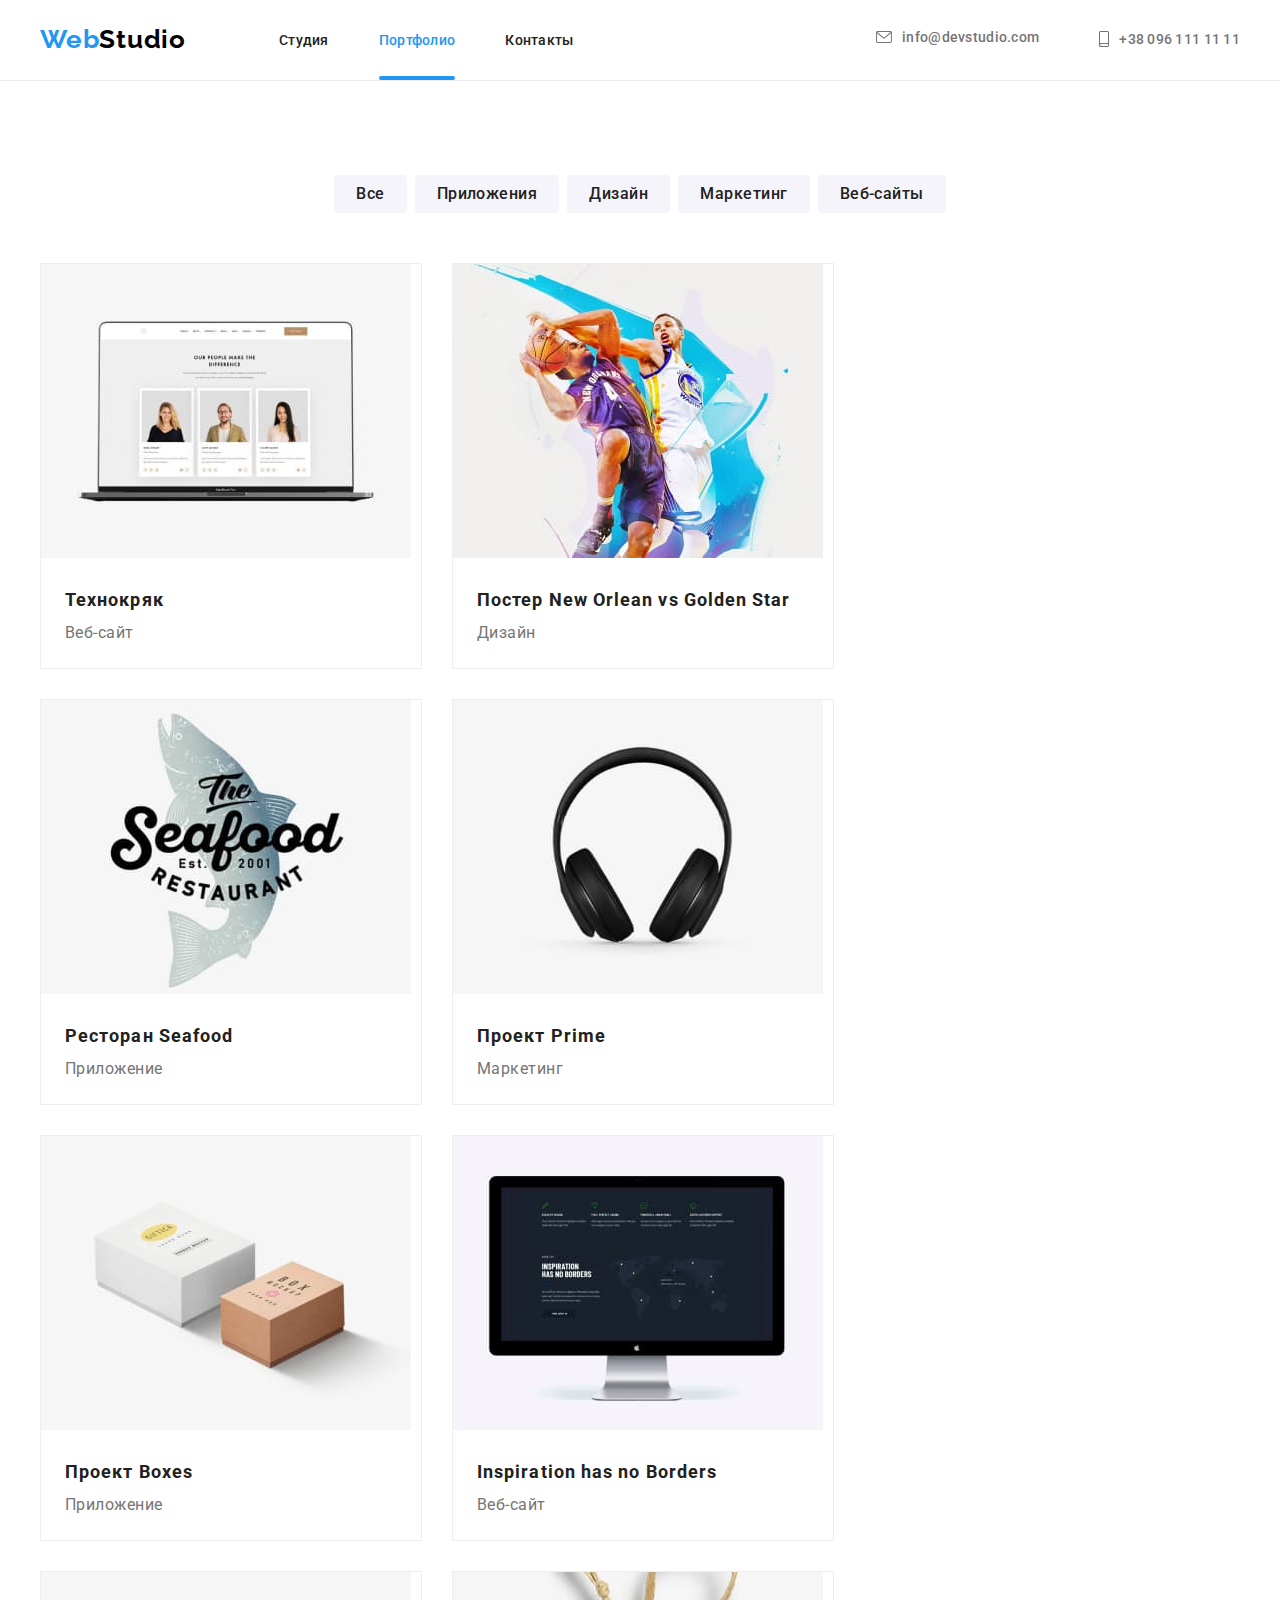
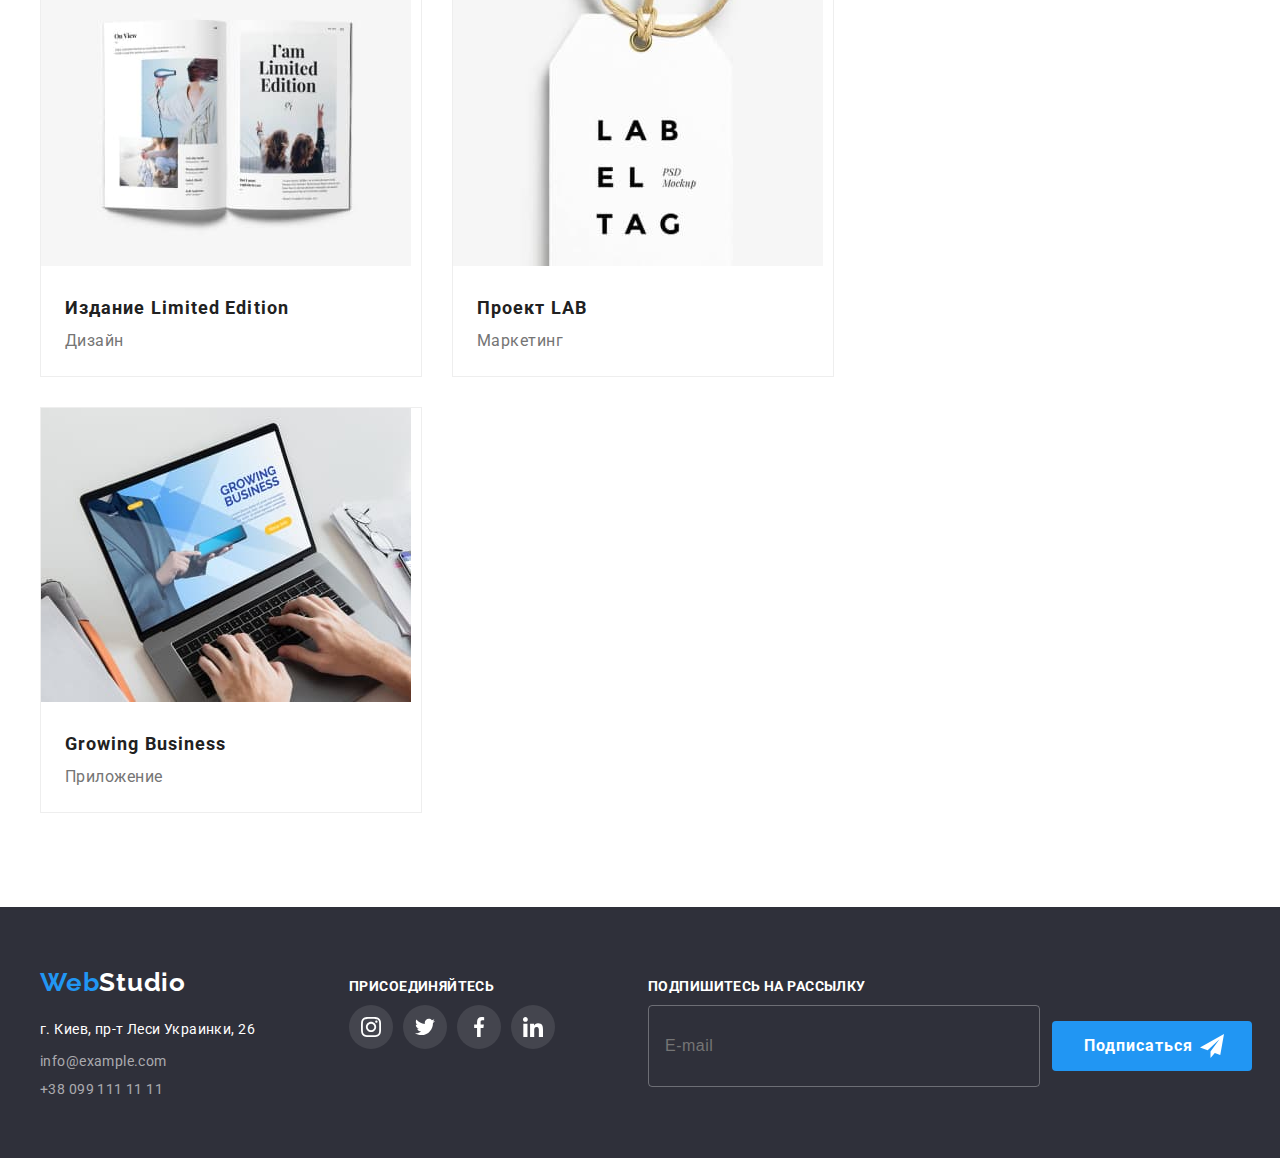
==== portfolio.html @ 059d7587 "02/07/2022 hw7" ====
<!DOCTYPE html>
<html lang="ru">
  <head>
    <meta charset="UTF-8" />
    <meta http-equiv="X-UA-Compatible" content="IE=edge" />
    <meta name="viewport" content="width=device-width, initial-scale=1.0" />
    <link
      href="https://fonts.googleapis.com/css2?family=Raleway:wght@700&family=Roboto:wght@400;500;700;900&display=swap"
      rel="stylesheet"
    />
    <title>webstudio</title>
    <link
      rel="stylesheet"
      href="https://cdnjs.cloudflare.com/ajax/libs/modern-normalize/1.1.0/modern-normalize.min.css"
      integrity="sha512-wpPYUAdjBVSE4KJnH1VR1HeZfpl1ub8YT/NKx4PuQ5NmX2tKuGu6U/JRp5y+Y8XG2tV+wKQpNHVUX03MfMFn9Q=="
      crossorigin="anonymous"
      referrerpolicy="no-referrer"
    />
    <link rel="stylesheet" href="./css/styles.css" />
  </head>

  <body>
    <!-- Шапка-->
    <header class="page-header">
      <div class="container">
        <nav class="header-nav">
          <a href="/" lang="en" class="logo link"
            ><span class="logo-part link">Web</span>Studio</a
          >
          <ul class="site-nav">
            <li class="header-item">
              <a href="./index.html" class="header-link link">Студия</a>
            </li>
            <li class="header-item">
              <a href="./portfolio.html" class="header-link link current"
                >Портфолио</a
              >
            </li>
            <li class="header-item">
              <a href="" class="header-link link">Контакты</a>
            </li>
          </ul>
        </nav>
        <ul class="header-contacts">
          <li class="mail-icon">
            <a
              href="mailto:info@devstudio.com"
              class="contact-list-header link"
            >
              <svg class="envelope-header-icon" width="16" height="12">
                <use href="./images/icons.svg#icon-envelope"></use>
              </svg>
              info@devstudio.com</a
            >
          </li>
          <li>
            <a href="tel:+380961111111" class="contact-list-header link">
              <svg class="phone-header-icon" width="10" height="16">
                <use href="./images/icons.svg#icon-smartphone"></use>
              </svg>
              +38 096 111 11 11</a
            >
          </li>
        </ul>
      </div>
    </header>
    <main>
      <section class="portfolio-section">
        <div class="container">
          <h1 class="visually-hidden">Наши проекты</h1>
          <ul class="hero-list">
            <li class="hero-item">
              <button type="button" class="hero-button current">Все</button>
            </li>
            <li class="hero-item">
              <button type="button" class="hero-button">Приложения</button>
            </li>
            <li class="hero-item">
              <button type="button" class="hero-button">Дизайн</button>
            </li>
            <li class="hero-item">
              <button type="button" class="hero-button">Маркетинг</button>
            </li>
            <li class="hero-item">
              <button type="button" class="hero-button">Веб-сайты</button>
            </li>
          </ul>
          <ul class="exemples-list">
            <li class="exemples-item">
              <div class="exemples-hover-wrap">
                <img
                  src="./images/projectsimg/technokriack.jpg"
                  alt="открытый ноутбук"
                />
                <p class="exemples-hover-text">
                  Ресурс предлагает комплексные предложения с разным уровнем
                  функционала и сервисов. Все это позволит посетителю получить
                  исчерпывающие сведения о компании или частном лице.
                </p>
              </div>
              <div class="sample-caption">
                <h3 class="exemple-caption">Технокряк</h3>
                <p class="exemple-type">Веб-сайт</p>
              </div>
            </li>
            <li class="exemples-item">
              <div class="exemples-hover-wrap">
                <img
                  src="./images/projectsimg/basketposter.jpg"
                  alt="два баскетболиста борются за мяч"
                />
                <p class="exemples-hover-text">
                  Ресурс предлагает комплексные предложения с разным уровнем
                  функционала и сервисов. Все это позволит посетителю получить
                  исчерпывающие сведения о компании или частном лице.
                </p>
              </div>
              <div class="sample-caption">
                <h3 class="exemple-caption">
                  Постер <span lang="en">New Orlean vs Golden Star</span>
                </h3>
                <p class="exemple-type">Дизайн</p>
              </div>
            </li>
            <li class="exemples-item">
              <div class="exemples-hover-wrap">
                <img
                  src="./images/projectsimg/restaurantseafood.jpg"
                  alt="логотип ресторана с нарисованой рыбой на фоне"
                />
                <p class="exemples-hover-text">
                  Ресурс предлагает комплексные предложения с разным уровнем
                  функционала и сервисов. Все это позволит посетителю получить
                  исчерпывающие сведения о компании или частном лице.
                </p>
              </div>
              <div class="sample-caption">
                <h3 class="exemple-caption">
                  Ресторан <span lang="en">Seafood</span>
                </h3>
                <p class="exemple-type">Приложение</p>
              </div>
            </li>
            <li class="exemples-item">
              <div class="exemples-hover-wrap">
                <img
                  src="./images/projectsimg/primeearpods.jpg"
                  alt="черные наушники большие"
                />
                <p class="exemples-hover-text">
                  Ресурс предлагает комплексные предложения с разным уровнем
                  функционала и сервисов. Все это позволит посетителю получить
                  исчерпывающие сведения о компании или частном лице.
                </p>
              </div>
              <div class="sample-caption">
                <h3 class="exemple-caption">
                  Проект <span lang="en">Prime</span>
                </h3>
                <p class="exemple-type">Маркетинг</p>
              </div>
            </li>
            <li class="exemples-item">
              <div class="exemples-hover-wrap">
                <img
                  src="./images/projectsimg/boxes.jpg"
                  alt="две коробки белая и бежевая"
                />
                <p class="exemples-hover-text">
                  Ресурс предлагает комплексные предложения с разным уровнем
                  функционала и сервисов. Все это позволит посетителю получить
                  исчерпывающие сведения о компании или частном лице.
                </p>
              </div>
              <div class="sample-caption">
                <h3 class="exemple-caption">
                  Проект <span lang="en">Boxes</span>
                </h3>
                <p class="exemple-type">Приложение</p>
              </div>
            </li>
            <li class="exemples-item">
              <div class="exemples-hover-wrap">
                <img
                  src="./images/projectsimg/inspirationmac.jpg"
                  alt="imac компьютер на белом фоне"
                />
                <p class="exemples-hover-text">
                  Ресурс предлагает комплексные предложения с разным уровнем
                  функционала и сервисов. Все это позволит посетителю получить
                  исчерпывающие сведения о компании или частном лице.
                </p>
              </div>
              <div class="sample-caption">
                <h3 lang="en" class="exemple-caption">
                  Inspiration has no Borders
                </h3>
                <p class="exemple-type">Веб-сайт</p>
              </div>
            </li>
            <li class="exemples-item">
              <div class="exemples-hover-wrap">
                <img
                  src="./images/projectsimg/limitededition.jpg"
                  alt="открытая книга с фотографиями девушек и текстом"
                />
                <p class="exemples-hover-text">
                  Ресурс предлагает комплексные предложения с разным уровнем
                  функционала и сервисов. Все это позволит посетителю получить
                  исчерпывающие сведения о компании или частном лице.
                </p>
              </div>
              <div class="sample-caption">
                <h3 class="exemple-caption">
                  Издание <span lang="en">Limited Edition</span>
                </h3>
                <p class="exemple-type">Дизайн</p>
              </div>
            </li>
            <li class="exemples-item">
              <div class="exemples-hover-wrap">
                <img
                  src="./images/projectsimg/labproject.jpg"
                  alt="бирка подвешена на бежевой веревке"
                />
                <p class="exemples-hover-text">
                  Ресурс предлагает комплексные предложения с разным уровнем
                  функционала и сервисов. Все это позволит посетителю получить
                  исчерпывающие сведения о компании или частном лице.
                </p>
              </div>
              <div class="sample-caption">
                <h3 class="exemple-caption">
                  Проект <span lang="en">LAB</span>
                </h3>
                <p class="exemple-type">Маркетинг</p>
              </div>
            </li>
            <li class="exemples-item">
              <div class="exemples-hover-wrap">
                <img
                  src="./images/projectsimg/businesgrow.jpg"
                  alt="открытый ноутбук с руками на клавиатуре"
                />
                <p class="exemples-hover-text">
                  Ресурс предлагает комплексные предложения с разным уровнем
                  функционала и сервисов. Все это позволит посетителю получить
                  исчерпывающие сведения о компании или частном лице.
                </p>
              </div>
              <div class="sample-caption">
                <h3 lang="en" class="exemple-caption">Growing Business</h3>
                <p class="exemple-type">Приложение</p>
              </div>
            </li>
          </ul>
        </div>
      </section>
    </main>
    <footer class="page-footer">
      <div class="container footer">
        <div class="container-footer">
          <div class="footer-logo-main">
            <a href="/" lang="en" class="logo link"
              ><span class="logo-part link"> Web</span
              ><span class="footer-logo">Studio</span></a
            >
          </div>
          <address>
            <ul class="footer-list">
              <li class="footer-list-item">
                <a
                  href="https://goo.gl/maps/MhNTVuYmyWMfQof16"
                  target="_blank"
                  rel="nooper nofollow norereferrer"
                  class="address link"
                  >г. Киев, пр-т Леси Украинки, 26</a
                >
              </li>
              <li class="footer-list-item">
                <a href="mailto:info@example.com" class="contact-list link"
                  >info@example.com</a
                >
              </li>
              <li class="footer-list-item">
                <a href="tel:+380991111111" class="contact-list link"
                  >+38 099 111 11 11</a
                >
              </li>
            </ul>
          </address>
        </div>

        <div class="footer-soc">
          <p class="footer-soc-title">ПРИСОЕДИНЯЙТЕСЬ</p>
          <ul class="footer-soc-list list">
            <li class="footer-soc-item">
              <a href="" class="footer-soc-link link">
                <svg class="footer-soc-icon" width="20" height="20">
                  <use href="./images/icons.svg#icon-instagram"></use>
                </svg>
              </a>
            </li>
            <li class="footer-soc-item">
              <a href="" class="footer-soc-link link">
                <svg class="footer-soc-icon" width="20" height="20">
                  <use href="./images/icons.svg#icon-twitter"></use>
                </svg>
              </a>
            </li>
            <li class="footer-soc-item">
              <a href="" class="footer-soc-link link">
                <svg class="footer-soc-icon" width="20" height="20">
                  <use href="./images/icons.svg#icon-facebook"></use>
                </svg>
              </a>
            </li>
            <li class="footer-soc-item">
              <a href="" class="footer-soc-link link">
                <svg class="footer-soc-icon" width="20" height="20">
                  <use href="./images/icons.svg#icon-linkedin"></use>
                </svg>
              </a>
            </li>
          </ul>
        </div>
        <div class="subscribe">
          <h2 class="subscribe-title">Подпишитесь на рассылку</h2>
          <div class="online-form">
            <input
              type="email"
              name="user-mail-footer"
              class="footer-input"
              id="user-mail-footer"
              placeholder="E-mail"
            />
            <div class="footer-button-wrap">
              <button type="submit" class="button-title">Подписаться</button>
              <svg class="send-icon" width="24" height="24">
                <use href="./images/icons.svg#icon-send"></use>
              </svg>
            </div>
          </div>
        </div>
      </div>
    </footer>
  </body>
</html>
---- css/styles.css ----
/* цвет основного текста #757575; */
/* вторичный цвет текста #212121; */
/* не основной цвет фона (сверху и футер) темно-серый #2F303A; */
/* основной цвет фона (мэин) белый #E5E5E5; */

:root {
  --primary-text-color: #757575;
  --tittle-text-color: #212121;
  --accent-color: #2196f3;
  --primary-bg-color: #ffffff;
}

html {
  box-sizing: border-box;
}

body {
  background-color: var(--primary-bg-color);
  color: var(--primary-text-color);
  font-family: Roboto, sans-serif;
  margin: 0;
}

p,
h1,
h2,
h3,
h4,
h5,
h6 {
  font-family: Roboto;
  margin: 0;
}

ul {
  list-style: none;
  padding: 0;
  margin: 0;
}

img {
  max-width: 100%;
}

.link {
  text-decoration: none;
}

.list {
  list-style: none;
}

.container {
  width: 1200px;
  padding-left: 15px;
  padding-right: 15px;
  margin: auto;
}

/* header */

/* ----------logo---------- */

.logo {
  font-family: "Raleway", sans-serif;
  font-style: normal;
  font-weight: 700;
  color: #000000;
  font-size: 26px;
  line-height: 1.19;
  letter-spacing: 0.03em;

  margin-right: 93px;
}

.logo-part {
  color: var(--accent-color);
  letter-spacing: 0.03em;
}

.footer-logo {
  color: #ffffff;
  background-color: #2f303a;
  letter-spacing: 0.03em;
}

/* ------site nav------ */
.site-nav .link {
  font-style: normal;
  font-weight: 500;
  font-size: 14px;
  line-height: 1.14;
  color: var(--tittle-text-color);
  letter-spacing: 0.02em;
  transition: 250ms cubic-bezier(0.4, 0, 0.2, 1);
}

/* .site-nav .link.current.header-link::after {
  opacity: 1;
} */

.site-nav .header-link:hover::after,
.site-nav .header-link:focus::after {
  opacity: 1;
}

.site-nav .link:hover,
.site-nav .link:focus {
  color: var(--accent-color);
  transition: 250ms cubic-bezier(0.4, 0, 0.2, 1);
}

.site-nav .link.current {
  color: var(--accent-color);
}

.site-nav {
  display: flex;
  align-items: center;
}

.site-nav {
  margin: 0;
}

.header-item:not(:last-child) {
  margin-right: 50px;
}

.header-item > .link {
  position: relative;
  padding-top: 32px;
  padding-bottom: 32px;
}

.header-link.current::after {
  content: "";

  position: absolute;
  bottom: 0;

  display: block;
  width: 100%;
  height: 4px;
  border-radius: 2px;
  opacity: 1;
  background: var(--accent-color);
}

.header-link::after {
  content: "";

  position: absolute;
  bottom: 0;

  display: block;
  width: 100%;
  height: 4px;
  border-radius: 2px;
  background: var(--accent-color);
  opacity: 0;

  transition: opacity 250ms cubic-bezier(0.4, 0, 0.2, 1);
}

.header-link:hover::after,
.header-link:focus::after {
  content: "";

  position: absolute;
  bottom: 0;

  display: block;
  width: 100%;
  height: 4px;
  border-radius: 2px;
  background-color: var(--accent-color);
}

.page-header .container {
  display: flex;
  align-items: center;
}

.page-header {
  padding-top: 24px;
  padding-bottom: 25px;
  border-bottom: 1px solid #ececec;
}

.header-nav {
  display: flex;
}

.header-contacts {
  display: flex;
  margin: 0;
  margin-left: auto;
  justify-content: end;
}

.contact-list-header {
  display: flex;
  align-items: center;
  justify-content: center;

  font-weight: 500;
  font-size: 14px;
  line-height: 1.14px;
  letter-spacing: 0.02em;
  color: var(--primary-text-color);

  transition: 250ms cubic-bezier(0.4, 0, 0.2, 1);
}

.contact-list-header {
  content: "";
  margin-left: 10px;
  background-color: #fff;
  background-size: contain;
}

.contact-list-header:hover,
.contact-list-header:focus {
  color: var(--accent-color);
  fill: var(--accent-color);
}

.contact-list-header:hover .envelope-header-icon,
.contact-list-header:focus .envelope-header-icon,
.contact-list-header:hover .phone-header-icon,
.contact-list-header:focus .phone-header-icon {
  color: var(--accent-color);
  fill: var(--accent-color);
  transition: 250ms cubic-bezier(0.4, 0, 0.2, 1);
}

.envelope-header-icon,
.phone-header-icon {
  display: flex;
  align-items: center;
  justify-content: center;
  background-size: contain;
  fill: var(--primary-text-color);

  margin-right: 10px;
  transition: 250ms cubic-bezier(0.4, 0, 0.2, 1);
}

.mail-icon {
  margin-right: 50px;
  padding: 0;
}

.contact-list {
  font-style: normal;
  font-weight: 400;
  font-size: 14px;
  line-height: 1.71px;
  letter-spacing: 0.03em;
  color: rgba(255, 255, 255, 0.6);
  transition: 250ms cubic-bezier(0.4, 0, 0.2, 1);
}

.contact-list:hover,
.contact-list:focus {
  color: var(--accent-color);
}

/* ------герой------ */

.hero {
  background-color: #2f303a;
  background-image: linear-gradient(
      rgba(47, 48, 58, 0.4),
      rgba(47, 48, 58, 0.4)
    ),
    url(../images/hero-bg\ .jpg);
  max-width: 1600px;
  margin: 0 auto;
  background-repeat: no-repeat;
  background-position: center;

  padding-top: 200px;
  padding-bottom: 200px;
}

.hero-title {
  font-weight: 900;
  font-size: 44px;
  line-height: 1.36;
  text-align: center;
  letter-spacing: 0.06em;
  text-transform: uppercase;
  color: #ffffff;

  width: 696px;
  height: 120px;
  align-items: center;
  margin: auto;
  margin-bottom: 30px;
}

.button-title {
  font-family: inherit;
  font-style: normal;
  font-weight: 700;
  font-size: 16px;
  line-height: 1.88;
  display: flex;
  align-items: center;
  text-align: center;
  letter-spacing: 0.06em;
  cursor: pointer;
  color: #ffffff;
  background-color: #2196f3;

  min-width: 200px;
  height: 50px;
  padding: 10px 32px;
  margin: auto;
  border-radius: 4px;
  border: 0;
}

.button-title:hover,
.button-title:focus {
  opacity: 0.9;
  transition: 250ms cubic-bezier(0.4, 0, 0.2, 1);
}

/* ------преимущества------ */

.features {
  padding-top: 94px;
  padding-bottom: 94px;
}

.feature-title {
  display: flex;
  margin-top: 0;
  margin-bottom: 0;
}

/* .feature-item-list {
  width: 270px;
  height: 101px;
} */

.feature-item-list:not(:last-child) {
  margin-right: 30px;
  /* margin-bottom: 94px; */
}

.features-icon {
  display: flex;
  justify-content: center;
  align-items: center;

  margin-bottom: 30px;
  width: 270px;
  height: 120px;
  background-color: #f5f4fa;
  border-radius: 4px;
}

/* .feature-item-list::before {
    content: '';
} */

.features-item::before {
  display: block;

  content: "";
  height: 120px;
}

.visually-hidden {
  position: absolute;
  white-space: nowrap;
  width: 1px;
  height: 1px;
  overflow: hidden;
  border: 0;
  padding: 0;
  clip: rect(0 0 0 0);
  clip-path: inset(50%);
  margin: -1px;
}

.feature-item {
  font-style: normal;
  font-weight: 700;
  font-size: 14px;
  line-height: 1.14;
  letter-spacing: 0.03em;
  text-transform: uppercase;
  color: var(--tittle-text-color);
  margin-bottom: 10px;
}

.feature-list {
  font-weight: 400;
  font-size: 14px;
  line-height: 1.71;
  letter-spacing: 0.03em;
}

/* ------о нас------ */

.about {
  /* padding-top: 94px; */
  padding-bottom: 94px;
}

.section-items {
  display: flex;
  justify-content: space-between;
  margin: 0;
}

.section-title,
.team-title {
  font-style: normal;
  font-weight: 700;
  font-size: 36px;
  line-height: 1.17;
  text-align: center;
  letter-spacing: 0.03em;
  color: var(--tittle-text-color);
  margin-bottom: 50px;
}

.section-img:not(:last-child) {
  margin-right: 30px;
  /* flex-basis: calc(100%/3) */
}

.section-img {
  position: relative;
}

.img-caption {
  position: absolute;
  padding: 27px;
  bottom: 0px;
  width: 100%;

  font-weight: 700;
  font-size: 14px;
  line-height: 1.14;
  text-align: center;
  letter-spacing: 0.03em;
  text-transform: uppercase;

  color: var(--primary-bg-color);
  background: rgba(47, 48, 58, 0.8);
}

/* ------сотрудники------ */

.employees {
  background-color: #f5f4fa;
  padding-top: 94px;
  padding-bottom: 94px;
}

.employees-items {
  display: flex;
  justify-content: space-between;
  margin: 0;
}

.employee-list {
  background-color: var(--primary-bg-color);
  box-shadow: 0px 1px 3px rgba(0, 0, 0, 0.12), 0px 1px 1px rgba(0, 0, 0, 0.14),
    0px 2px 1px rgba(0, 0, 0, 0.2);
}

.employee-list:not(:last-child) {
  margin-right: 30px;
}

.caption {
  font-weight: 500;
  font-size: 16px;
  line-height: 1.19;
  letter-spacing: 0.03em;
  color: var(--tittle-text-color);
  margin-bottom: 10px;
}

.job-title {
  font-size: 16px;
  line-height: 1.19;
  letter-spacing: 0.03em;
  margin-bottom: 16px;
}

.caption-job {
  text-align: center;
  padding-top: 30px;
  /* padding-bottom: 30px; */
}

/* -----Клиенты----- */

.clients {
  padding-top: 94px;
  padding-bottom: 94px;
}

.clients-list {
  display: flex;
  margin-top: 0;
  margin-bottom: 0;
}

.clients-item:not(:last-child) {
  margin-right: 30px;
  /* margin-bottom: 94px; */
}

.clients-icon:hover,
.clients-icon:focus {
  fill: var(--accent-color);
  border-color: var(--accent-color);
}

.clients-icon {
  display: flex;
  justify-content: center;
  align-items: center;

  width: 170px;
  height: 92px;
  fill: #afb1b8;
  border: 1px solid #afb1b8;
  border-radius: 4px;

  transition: 250ms cubic-bezier(0.4, 0, 0.2, 1);
}

.employees-soc-list {
  display: flex;
  justify-content: center;
  padding-bottom: 30px;
}

.employees-soc-item {
  width: 44px;
  height: 44px;
  margin-left: 10px;
}

.employees-soc-item:first-child {
  margin-left: 0;
}

.employees-soc-link {
  display: flex;
  align-items: center;
  justify-content: center;
  width: 100%;
  height: 100%;
  border-radius: 50%;
  color: #afb1b8;
  transition: background-color 250ms cubic-bezier(0.4, 0, 0.2, 1);
}

.employees-soc-icon {
  fill: currentColor;
}

.employees-soc-link:hover,
.employees-soc-link:focus {
  background-color: #2196f3;
  color: var(--primary-bg-color);
}

/* ------footer------ */
.page-footer {
  display: flex;
  background-color: #2f303a;
  padding-top: 60px;
  padding-bottom: 60px;
}

.container.footer {
  display: flex;
  align-items: baseline;
}

.container-footer {
  display: block;
  align-items: center;
  justify-content: center;
}

.footer-list {
  display: block;
  margin-top: 20px;
}

.footer-list-item:not(:last-child) {
  margin-bottom: 9px;
}

.address {
  font-style: normal;
  font-weight: 400;
  font-size: 14px;
  line-height: 1.71;
  letter-spacing: 0.03em;
  color: #ffffff;
}

/* footer-soc */

.footer-soc-title {
  display: block;
  align-items: center;
  justify-content: flex-start;

  margin-bottom: 10px;
  font-weight: 700;
  font-size: 14px;
  line-height: 1.14;
  letter-spacing: 0.03em;
  text-transform: uppercase;
  color: var(--primary-bg-color);
}

.footer-soc {
  display: block;
  align-items: center;
  justify-content: center;
  margin-left: 70px;
}

.footer-soc-list {
  display: flex;
  justify-content: center;
}

.footer-soc-item {
  width: 44px;
  height: 44px;
  margin-left: 10px;
}

.footer-soc-item:first-child {
  margin-left: 0;
}

.footer-soc-link {
  display: flex;
  align-items: center;
  justify-content: center;
  width: 100%;
  height: 100%;
  border-radius: 50%;
  background-color: rgba(255, 255, 255, 0.1);
  transition: 250ms cubic-bezier(0.4, 0, 0.2, 1);
}

.footer-soc-link:hover,
.footer-soc-link:focus {
  background-color: var(--accent-color);
}

.footer-soc-icon {
  fill: var(--primary-bg-color);
}

/* 
.employees-soc-link:hover .employees-soc-icon,
.employees-soc-link:focus .employees-soc-icon {
    fill: var(--primary-bg-color);
} */

/* ==========Footer Subscribe=========*/
.subscribe {
  margin-left: 93px;
}

.subscribe-title {
  display: block;
  align-items: center;
  justify-content: flex-start;

  margin-bottom: 10px;
  font-weight: 700;
  font-size: 14px;
  line-height: 1.14;
  letter-spacing: 0.03em;
  text-transform: uppercase;
  color: var(--primary-bg-color);
}

.footer-input {
  width: 358px;
  height: 50px;
  margin-right: 12px;
  padding: 15px 16px;

  background: transparent;
  border: 1px solid rgba(255, 255, 255, 0.3);
  border-radius: 4px;
  outline: transparent;

  font-weight: 400;
  font-size: 16px;
  line-height: 1.25;
  letter-spacing: 0.03em;
  color: rgba(255, 255, 255, 0.6);
}

.footer-button-wrap {
  display: flex;
  flex-direction: row-reverse;
  position: relative;
}

.send-icon {
  position: absolute;
  right: 28px;
  top: 50%;
  transform: translateY(-50%);
}

.online-form {
  display: flex;
}

/* .footer-input {
  border: 1px solid rgba(255, 255, 255, 0.3);
filter: drop-shadow(0px 4px 4px rgba(0, 0, 0, 0.15));
border-radius: 4px;
} */

/* ==========Modal======== */

.backdrop {
  position: fixed;
  top: 0;
  left: 0;
  width: 100%;
  height: 100%;
  background-color: rgba(0, 0, 0, 0.2);
  transition: 250ms cubic-bezier(0.4, 0, 0.2, 1);
}

.backdrop.is-hidden .modal {
  transform: translate(-50%, -50%) scale(0);
}

.modal {
  position: absolute;
  top: 50%;
  left: 50%;
  transform: translate(-50%, -50%) scale(1);
  width: 528px;
  min-height: 581px;
  background-color: var(--primary-bg-color);
  border-radius: 4px;
  padding: 40px;
  transition: transform 250ms cubic-bezier(0.4, 0, 0.2, 1);
}

.modal-close {
  position: absolute;
  right: 8px;
  top: 8px;
  width: 30px;
  height: 30px;
  border: 1px solid rgba(0, 0, 0, 0.1);
  border-radius: 50%;
  cursor: pointer;
  background-color: transparent;
  display: flex;
  align-items: center;
  justify-content: center;
}

.modal-close:hover {
  fill: var(--accent-color);
  transition: 250ms cubic-bezier(0.4, 0, 0.2, 1);
}

.is-hidden {
  opacity: 0;
  visibility: hidden;
  pointer-events: none;
}

.modal-title {
  font-style: normal;
  font-weight: 700;
  font-size: 20px;
  line-height: 1.15;
  text-align: center;
  letter-spacing: 0.03em;
  color: var(--tittle-text-color);

  margin-bottom: 12px;
}

.modal-input {
  width: 100%;
  height: 40px;
  /* margin-bottom: 10px; */
  padding-left: 42px;
  /* margin-top: 4px; */
  background-color: transparent;
  outline: transparent;
  cursor: pointer;

  border: 1px solid rgba(33, 33, 33, 0.2);
  border-radius: 4px;
}

.input-icon {
  position: absolute;
  left: 12px;
  top: 50%;
  transform: translateY(-50%);
}

.modal-input:focus {
  border-color: var(--accent-color);
  transition: 250ms cubic-bezier(0.4, 0, 0.2, 1);
}

.modal-input:focus + .input-icon {
  fill: var(--accent-color);
  transition: 250ms cubic-bezier(0.4, 0, 0.2, 1);
}

.modal-field {
  margin-bottom: 10px;
}

.input-wrap {
  position: relative;
}

.modal-field-text {
  display: flex;
  justify-content: center;
  margin-top: 20px;
}

.check-text {
  font-weight: 400;
  font-size: 14px;
  line-height: 1.71;
  letter-spacing: 0.03em;
  color: var(--primary-text-color);
  display: flex;
  align-items: center;
}

.check-text a {
  color: var(--accent-color);
}

.check-text span {
  width: 16px;
  height: 15px;
  border: 1px solid var(--tittle-text-color);
  border-radius: 2px;
  margin-right: 7px;
  display: flex;
  align-items: center;
  justify-content: center;
}

.check-icon {
  fill: transparent;
}

.input-check:checked + .check-text span {
  background-color: var(--accent-color);
  border: none;
}

.input-check:checked + .check-text .check-icon {
  fill: var(--primary-bg-color);
  transition: 250ms cubic-bezier(0.4, 0, 0.2, 1);
}

/* .check-text::before {
  content: " ";
  width: 16px;
  height: 15px;
  border: 1px solid var(--tittle-text-color);
  border-radius: 2px;
  margin-right: 7px;
}

.input-check:checked + .check-text::before {
  border: none;
  background-color: var(--accent-color);
  background-image: url(../images/icons_svg/check.svg);
  background-repeat: no-repeat;
  background-position: center;
} */

.modal-button {
  display: block;
  margin: 0 auto;
  margin-top: 30px;
  padding: 10px 55px;
}

.modal-label {
  display: block;
  font-weight: 400;
  font-size: 12px;
  line-height: 1.16;
  letter-spacing: 0.01em;
  color: var(--primary-text-color);

  margin-bottom: 4px;
}

.modal-text {
  resize: none;
  width: 100%;
  height: 120px;
  border: 1px solid rgba(33, 33, 33, 0.2);
  border-radius: 4px;
  padding: 12px 16px;
  outline: transparent;

  font-weight: 400;
  font-size: 14px;
  line-height: 1.14px;
  letter-spacing: 0.01em;
  cursor: pointer;
}

.modal-text:focus {
  border-color: var(--accent-color);
  padding: 12px 16px;
  transition: 250ms cubic-bezier(0.4, 0, 0.2, 1);
}

.modal-text::placeholder {
  font-weight: 400;
  font-size: 12px;
  line-height: 1.14px;
  letter-spacing: 0.01em;

  color: rgba(117, 117, 117, 0.5);
}

/* .modal-input-comment {
  width: 100%;
  height: 120px;

  border: 1px solid rgba(33, 33, 33, 0.2);
  border-radius: 4px;
} */

/* =======PORTFOLIO======== */

.portfolio-section {
  padding-top: 94px;
  padding-bottom: 94px;
}

.hero-button {
  font-family: inherit;
  font-weight: 500;
  font-size: 16px;
  line-height: 1.62;
  cursor: pointer;
  letter-spacing: 0.03em;
  color: var(--tittle-text-color);
  background: #f5f4fa;

  padding: 6px 22px;
  transition: 250ms cubic-bezier(0.4, 0, 0.2, 1);
}

.hero-button:hover,
.hero-button:focus,
.hero-button .current {
  color: #ffffff;
  background-color: #2196f3;
}

.hero-list {
  display: flex;
  justify-content: center;
  margin-bottom: 50px;
}
.hero-button {
  border-radius: 4px;
  border: transparent;
}

.hero-button:hover,
.hero-button:focus {
  box-shadow: 0px 3px 1px rgba(0, 0, 0, 0.1), 0px 1px 2px rgba(0, 0, 0, 0.08),
    0px 2px 2px rgba(0, 0, 0, 0.12);
}

.hero-item:not(:last-child) {
  margin-right: 8px;
}

.sample-caption {
  padding-top: 20px;
  padding-bottom: 20px;
  padding-left: 24px;
  padding-right: 24px;
  /* border: 1px solid #EEEEEE; */
}

.exemple-caption {
  font-size: 18px;
  line-height: 2;
  color: var(--tittle-text-color);
  letter-spacing: 0.06em;
}

.exemple-type {
  font-size: 16px;
  line-height: 1.88;
  letter-spacing: 0.03em;
  color: var(--primary-text-color);
}

.exemples-list {
  display: flex;
  flex-wrap: wrap;
  margin: -15px;
}

.exemples-item {
  flex-basis: calc(100% / 3 - 30px);
  margin: 15px;
  border: 1px solid #eeeeee;
  cursor: pointer;
}

.exemples-item:hover .exemples-hover-text {
  transform: translateY(0);
}

.exemples-hover-wrap {
  position: relative;
  overflow: hidden;
}

.exemples-hover-text {
  position: absolute;
  top: 0;
  font-style: normal;
  font-size: 18px;
  color: var(--primary-bg-color);
  line-height: 1.55;
  font-weight: 400;
  background-color: rgba(33, 150, 243, 0.9);
  padding: 64px 24px;
  height: 100%;

  transform: translateY(100%);
  transition: transform 250ms cubic-bezier(0.4, 0, 0.2, 1);
}

.exemples-item:hover,
.exemples-item:focus {
  box-shadow: 0px 1px 1px rgba(0, 0, 0, 0.12), 0px 4px 4px rgba(0, 0, 0, 0.06),
    1px 4px 6px rgba(0, 0, 0, 0.16);
}
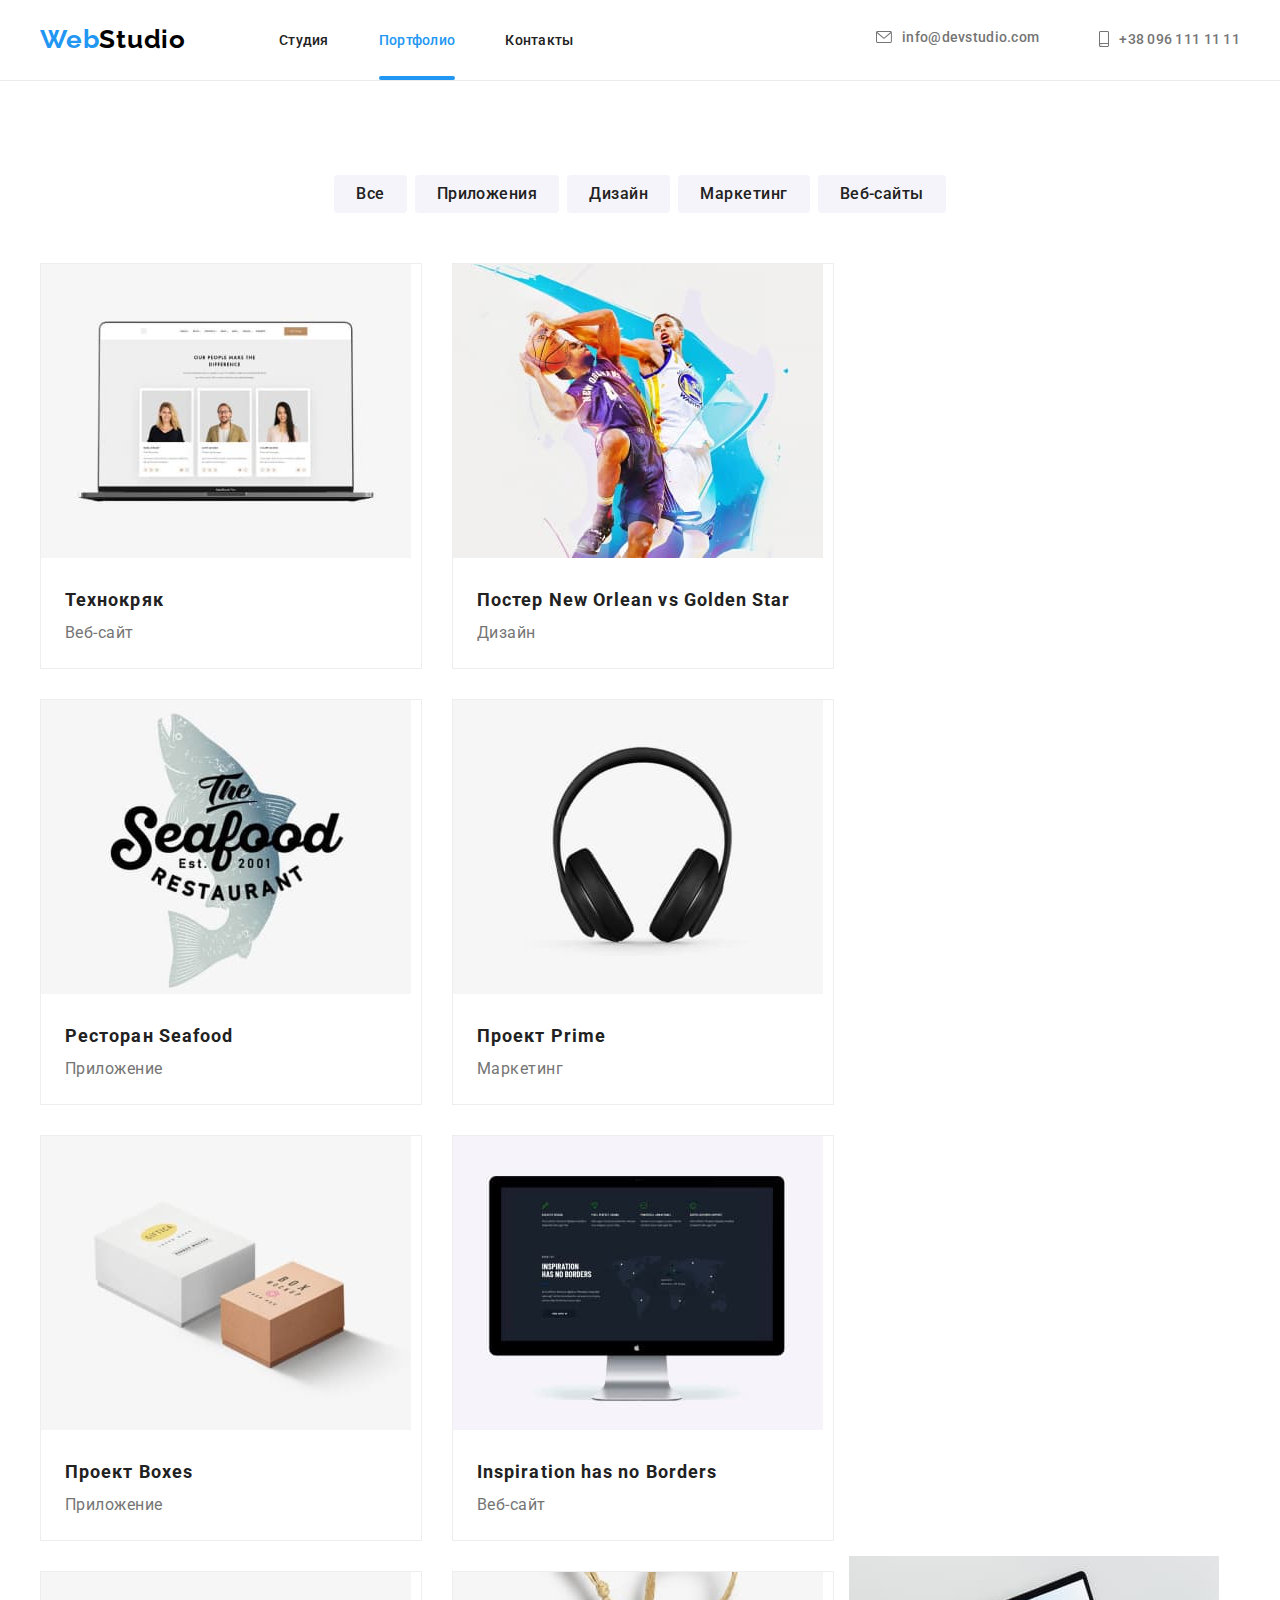
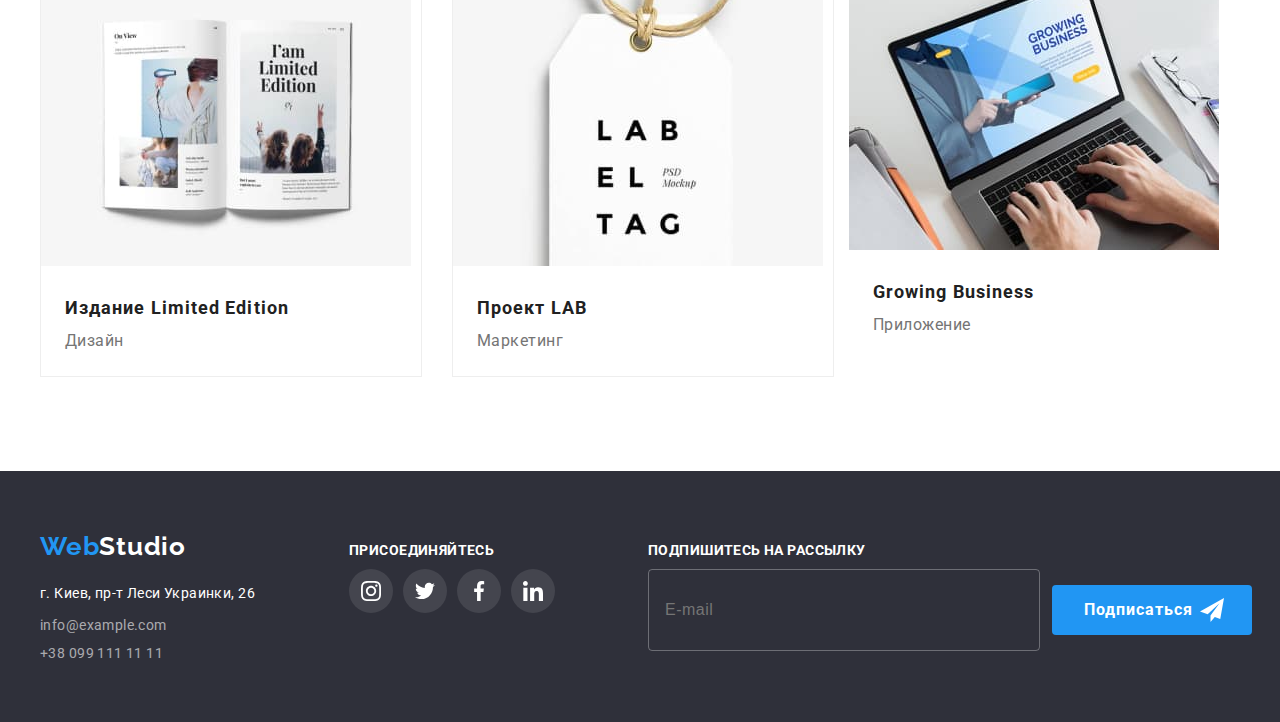
==== commit 07120007: "04/07 hw7 23:48" ====
--- a/portfolio.html
+++ b/portfolio.html
@@ -16,28 +16,29 @@
       crossorigin="anonymous"
       referrerpolicy="no-referrer"
     />
-    <link rel="stylesheet" href="./css/styles.css" />
+    <!-- <link rel="stylesheet" href="./css/styles.css" /> -->
+    <link rel="stylesheet" href="./css/main.min.css" />
   </head>
 
   <body>
     <!-- Шапка-->
     <header class="page-header">
       <div class="container">
-        <nav class="header-nav">
+        <nav class="nav">
           <a href="/" lang="en" class="logo link"
             ><span class="logo-part link">Web</span>Studio</a
           >
-          <ul class="site-nav">
-            <li class="header-item">
-              <a href="./index.html" class="header-link link">Студия</a>
-            </li>
-            <li class="header-item">
-              <a href="./portfolio.html" class="header-link link current"
+          <ul class="menu">
+            <li class="menu__item">
+              <a href="./index.html" class="menu__link link">Студия</a>
+            </li>
+            <li class="menu__item">
+              <a href="./portfolio.html" class="menu__link link current"
                 >Портфолио</a
               >
             </li>
-            <li class="header-item">
-              <a href="" class="header-link link">Контакты</a>
+            <li class="menu__item">
+              <a href="" class="menu__link link">Контакты</a>
             </li>
           </ul>
         </nav>
@@ -68,25 +69,33 @@
       <section class="portfolio-section">
         <div class="container">
           <h1 class="visually-hidden">Наши проекты</h1>
-          <ul class="hero-list">
-            <li class="hero-item">
-              <button type="button" class="hero-button current">Все</button>
-            </li>
-            <li class="hero-item">
-              <button type="button" class="hero-button">Приложения</button>
-            </li>
-            <li class="hero-item">
-              <button type="button" class="hero-button">Дизайн</button>
-            </li>
-            <li class="hero-item">
-              <button type="button" class="hero-button">Маркетинг</button>
-            </li>
-            <li class="hero-item">
-              <button type="button" class="hero-button">Веб-сайты</button>
+          <ul class="menu-list">
+            <li class="menu-list__item">
+              <button type="button" class="menu-list__menu-btn current">
+                Все
+              </button>
+            </li>
+            <li class="menu-list__item">
+              <button type="button" class="menu-list__menu-btn">
+                Приложения
+              </button>
+            </li>
+            <li class="menu-list__item">
+              <button type="button" class="menu-list__menu-btn">Дизайн</button>
+            </li>
+            <li class="menu-list__item">
+              <button type="button" class="menu-list__menu-btn">
+                Маркетинг
+              </button>
+            </li>
+            <li class="menu-list__item">
+              <button type="button" class="menu-list__menu-btn">
+                Веб-сайты
+              </button>
             </li>
           </ul>
-          <ul class="exemples-list">
-            <li class="exemples-item">
+          <ul class="exemples">
+            <li class="exemples__card">
               <div class="exemples-hover-wrap">
                 <img
                   src="./images/projectsimg/technokriack.jpg"
@@ -103,7 +112,7 @@
                 <p class="exemple-type">Веб-сайт</p>
               </div>
             </li>
-            <li class="exemples-item">
+            <li class="exemples__card">
               <div class="exemples-hover-wrap">
                 <img
                   src="./images/projectsimg/basketposter.jpg"
@@ -122,7 +131,7 @@
                 <p class="exemple-type">Дизайн</p>
               </div>
             </li>
-            <li class="exemples-item">
+            <li class="exemples__card">
               <div class="exemples-hover-wrap">
                 <img
                   src="./images/projectsimg/restaurantseafood.jpg"
@@ -141,7 +150,7 @@
                 <p class="exemple-type">Приложение</p>
               </div>
             </li>
-            <li class="exemples-item">
+            <li class="exemples__card">
               <div class="exemples-hover-wrap">
                 <img
                   src="./images/projectsimg/primeearpods.jpg"
@@ -160,7 +169,7 @@
                 <p class="exemple-type">Маркетинг</p>
               </div>
             </li>
-            <li class="exemples-item">
+            <li class="exemples__card">
               <div class="exemples-hover-wrap">
                 <img
                   src="./images/projectsimg/boxes.jpg"
@@ -179,7 +188,7 @@
                 <p class="exemple-type">Приложение</p>
               </div>
             </li>
-            <li class="exemples-item">
+            <li class="exemples__card">
               <div class="exemples-hover-wrap">
                 <img
                   src="./images/projectsimg/inspirationmac.jpg"
@@ -198,7 +207,7 @@
                 <p class="exemple-type">Веб-сайт</p>
               </div>
             </li>
-            <li class="exemples-item">
+            <li class="exemples__card">
               <div class="exemples-hover-wrap">
                 <img
                   src="./images/projectsimg/limitededition.jpg"
@@ -217,7 +226,7 @@
                 <p class="exemple-type">Дизайн</p>
               </div>
             </li>
-            <li class="exemples-item">
+            <li class="exemples__card">
               <div class="exemples-hover-wrap">
                 <img
                   src="./images/projectsimg/labproject.jpg"
@@ -267,8 +276,8 @@
             >
           </div>
           <address>
-            <ul class="footer-list">
-              <li class="footer-list-item">
+            <ul class="footer-contacts">
+              <li class="footer-contacts__item">
                 <a
                   href="https://goo.gl/maps/MhNTVuYmyWMfQof16"
                   target="_blank"
@@ -277,12 +286,12 @@
                   >г. Киев, пр-т Леси Украинки, 26</a
                 >
               </li>
-              <li class="footer-list-item">
+              <li class="footer-contacts__item">
                 <a href="mailto:info@example.com" class="contact-list link"
                   >info@example.com</a
                 >
               </li>
-              <li class="footer-list-item">
+              <li class="footer-contacts__item">
                 <a href="tel:+380991111111" class="contact-list link"
                   >+38 099 111 11 11</a
                 >
@@ -292,32 +301,32 @@
         </div>
 
         <div class="footer-soc">
-          <p class="footer-soc-title">ПРИСОЕДИНЯЙТЕСЬ</p>
-          <ul class="footer-soc-list list">
-            <li class="footer-soc-item">
-              <a href="" class="footer-soc-link link">
-                <svg class="footer-soc-icon" width="20" height="20">
+          <p class="footer-soc__title">ПРИСОЕДИНЯЙТЕСЬ</p>
+          <ul class="footer-soc__list">
+            <li class="footer-soc__item">
+              <a href="" class="footer-soc__link">
+                <svg class="footer-soc__icon" width="20" height="20">
                   <use href="./images/icons.svg#icon-instagram"></use>
                 </svg>
               </a>
             </li>
-            <li class="footer-soc-item">
-              <a href="" class="footer-soc-link link">
-                <svg class="footer-soc-icon" width="20" height="20">
+            <li class="footer-soc__item">
+              <a href="" class="footer-soc__link">
+                <svg class="footer-soc__icon" width="20" height="20">
                   <use href="./images/icons.svg#icon-twitter"></use>
                 </svg>
               </a>
             </li>
-            <li class="footer-soc-item">
-              <a href="" class="footer-soc-link link">
-                <svg class="footer-soc-icon" width="20" height="20">
+            <li class="footer-soc__item">
+              <a href="" class="footer-soc__link">
+                <svg class="footer-soc__icon" width="20" height="20">
                   <use href="./images/icons.svg#icon-facebook"></use>
                 </svg>
               </a>
             </li>
-            <li class="footer-soc-item">
-              <a href="" class="footer-soc-link link">
-                <svg class="footer-soc-icon" width="20" height="20">
+            <li class="footer-soc__item">
+              <a href="" class="footer-soc__link">
+                <svg class="footer-soc__icon" width="20" height="20">
                   <use href="./images/icons.svg#icon-linkedin"></use>
                 </svg>
               </a>
@@ -325,16 +334,16 @@
           </ul>
         </div>
         <div class="subscribe">
-          <h2 class="subscribe-title">Подпишитесь на рассылку</h2>
-          <div class="online-form">
+          <h2 class="subscribe__title">Подпишитесь на рассылку</h2>
+          <div class="form">
             <input
               type="email"
               name="user-mail-footer"
-              class="footer-input"
+              class="form__input"
               id="user-mail-footer"
               placeholder="E-mail"
             />
-            <div class="footer-button-wrap">
+            <div class="form__button-wrap">
               <button type="submit" class="button-title">Подписаться</button>
               <svg class="send-icon" width="24" height="24">
                 <use href="./images/icons.svg#icon-send"></use>
--- a/css/main.min.css
+++ b/css/main.min.css
@@ -0,0 +1 @@
+:root{--primary-text-color: #757575;--tittle-text-color: #212121;--accent-color: #2196f3;--primary-bg-color: #ffffff}html{-webkit-box-sizing:border-box;box-sizing:border-box}body{background-color:var(--primary-bg-color);color:var(--primary-text-color);font-family:Roboto,sans-serif;margin:0}p,h1,h2,h3,h4,h5,h6{font-family:Roboto;margin:0}ul{list-style:none;padding:0;margin:0}img{max-width:100%}.link{text-decoration:none}.list{list-style:none}.visually-hidden{position:absolute;white-space:nowrap;width:1px;height:1px;overflow:hidden;border:0;padding:0;clip:rect(0 0 0 0);-webkit-clip-path:inset(50%);clip-path:inset(50%);margin:-1px}.container{width:1200px;padding-left:15px;padding-right:15px;margin:auto}.features{padding-top:94px;padding-bottom:94px}.portfolio-section{padding-top:94px;padding-bottom:94px}.about{padding-bottom:94px}.logo{font-family:"Raleway",sans-serif;font-style:normal;font-weight:700;color:#000;font-size:26px;line-height:1.19;letter-spacing:.03em;margin-right:93px}.logo-part{color:var(--accent-color);letter-spacing:.03em}.footer-logo{color:#fff;background-color:#2f303a;letter-spacing:.03em}.button-title{font-family:inherit;font-style:normal;font-weight:700;font-size:16px;line-height:1.88;display:-webkit-box;display:-ms-flexbox;display:flex;-webkit-box-align:center;-ms-flex-align:center;align-items:center;text-align:center;letter-spacing:.06em;cursor:pointer;color:#fff;background-color:#2196f3;min-width:200px;height:50px;padding:10px 32px;margin:auto;border-radius:4px;border:0}.button-title:hover,.button-title:focus{opacity:.9;-webkit-transition:250ms cubic-bezier(0.4, 0, 0.2, 1);transition:250ms cubic-bezier(0.4, 0, 0.2, 1)}.form__button-wrap{display:-webkit-box;display:-ms-flexbox;display:flex;-webkit-box-orient:horizontal;-webkit-box-direction:reverse;-ms-flex-direction:row-reverse;flex-direction:row-reverse;position:relative}.modal-button{display:block;margin:0 auto;margin-top:30px;padding:10px 55px}.menu-list__menu-btn{font-family:inherit;font-weight:500;font-size:16px;line-height:1.62;cursor:pointer;letter-spacing:.03em;color:var(--tittle-text-color);background:#f5f4fa;padding:6px 22px;-webkit-transition:250ms cubic-bezier(0.4, 0, 0.2, 1);transition:250ms cubic-bezier(0.4, 0, 0.2, 1)}.menu-list__menu-btn{border-radius:4px;border:rgba(0,0,0,0)}.menu-list__menu-btn:hover,.menu-list__menu-btn:focus,.menu-list__menu-btn .current{color:#fff;background-color:#2196f3}.menu-list__menu-btn:hover,.menu-list__menu-btn:focus{-webkit-box-shadow:0px 3px 1px rgba(0,0,0,.1),0px 1px 2px rgba(0,0,0,.08),0px 2px 2px rgba(0,0,0,.12);box-shadow:0px 3px 1px rgba(0,0,0,.1),0px 1px 2px rgba(0,0,0,.08),0px 2px 2px rgba(0,0,0,.12)}.about-title,.team-title,.section-title{font-style:normal;font-weight:700;font-size:36px;line-height:1.17;text-align:center;letter-spacing:.03em;color:var(--tittle-text-color);margin-bottom:50px}.menu .link{font-style:normal;font-weight:500;font-size:14px;line-height:1.14;color:var(--tittle-text-color);letter-spacing:.02em;-webkit-transition:250ms cubic-bezier(0.4, 0, 0.2, 1);transition:250ms cubic-bezier(0.4, 0, 0.2, 1)}.menu .menu__link:hover::after,.menu .menu__link:focus::after{opacity:1}.menu .link:hover,.menu .link:focus{color:var(--accent-color);-webkit-transition:250ms cubic-bezier(0.4, 0, 0.2, 1);transition:250ms cubic-bezier(0.4, 0, 0.2, 1)}.menu .link.current{color:var(--accent-color)}.menu{display:-webkit-box;display:-ms-flexbox;display:flex;-webkit-box-align:center;-ms-flex-align:center;align-items:center;margin:0}.menu__item:not(:last-child){margin-right:50px}.menu__item>.link{position:relative;padding-top:32px;padding-bottom:32px}.menu__link.current::after{content:"";position:absolute;bottom:0;display:block;width:100%;height:4px;border-radius:2px;opacity:1;background:var(--accent-color)}.menu__link::after{content:"";position:absolute;bottom:0;display:block;width:100%;height:4px;border-radius:2px;background:var(--accent-color);opacity:0;-webkit-transition:opacity 250ms cubic-bezier(0.4, 0, 0.2, 1);transition:opacity 250ms cubic-bezier(0.4, 0, 0.2, 1)}.menu__link:hover::after,.menu__link:focus::after{content:"";position:absolute;bottom:0;display:block;width:100%;height:4px;border-radius:2px;background-color:var(--accent-color)}.page-header{padding-top:24px;padding-bottom:25px;border-bottom:1px solid #ececec}.page-header .container{display:-webkit-box;display:-ms-flexbox;display:flex;-webkit-box-align:center;-ms-flex-align:center;align-items:center}.nav{display:-webkit-box;display:-ms-flexbox;display:flex}.header-contacts{display:-webkit-box;display:-ms-flexbox;display:flex;margin:0;margin-left:auto;-webkit-box-pack:end;-ms-flex-pack:end;justify-content:end}.contact-list-header{display:-webkit-box;display:-ms-flexbox;display:flex;-webkit-box-align:center;-ms-flex-align:center;align-items:center;-webkit-box-pack:center;-ms-flex-pack:center;justify-content:center;content:"";margin-left:10px;background-color:#fff;background-size:contain;font-weight:500;font-size:14px;line-height:1.14px;letter-spacing:.02em;color:var(--primary-text-color);-webkit-transition:250ms cubic-bezier(0.4, 0, 0.2, 1);transition:250ms cubic-bezier(0.4, 0, 0.2, 1)}.contact-list-header:hover,.contact-list-header:focus{color:var(--accent-color);fill:var(--accent-color)}.contact-list-header:hover .envelope-header-icon,.contact-list-header:focus .envelope-header-icon,.contact-list-header:hover .phone-header-icon,.contact-list-header:focus .phone-header-icon{color:var(--accent-color);fill:var(--accent-color);-webkit-transition:250ms cubic-bezier(0.4, 0, 0.2, 1);transition:250ms cubic-bezier(0.4, 0, 0.2, 1)}.envelope-header-icon,.phone-header-icon{display:-webkit-box;display:-ms-flexbox;display:flex;-webkit-box-align:center;-ms-flex-align:center;align-items:center;-webkit-box-pack:center;-ms-flex-pack:center;justify-content:center;background-size:contain;fill:var(--primary-text-color);margin-right:10px;-webkit-transition:250ms cubic-bezier(0.4, 0, 0.2, 1);transition:250ms cubic-bezier(0.4, 0, 0.2, 1)}.mail-icon{margin-right:50px;padding:0}.contact-list{font-style:normal;font-weight:400;font-size:14px;line-height:1.71px;letter-spacing:.03em;color:rgba(255,255,255,.6);-webkit-transition:250ms cubic-bezier(0.4, 0, 0.2, 1);transition:250ms cubic-bezier(0.4, 0, 0.2, 1)}.contact-list:hover,.contact-list:focus{color:var(--accent-color)}.hero{background-color:#2f303a;background-image:-webkit-gradient(linear, left top, left bottom, from(rgba(47, 48, 58, 0.4)), to(rgba(47, 48, 58, 0.4))),url(../images/hero-bg\ .jpg);background-image:linear-gradient(rgba(47, 48, 58, 0.4), rgba(47, 48, 58, 0.4)),url(../images/hero-bg\ .jpg);max-width:1600px;margin:0 auto;background-repeat:no-repeat;background-position:center;padding-top:200px;padding-bottom:200px}.hero-title{font-weight:900;font-size:44px;line-height:1.36;text-align:center;letter-spacing:.06em;text-transform:uppercase;color:#fff;width:696px;height:120px;-webkit-box-align:center;-ms-flex-align:center;align-items:center;margin:auto;margin-bottom:30px}.feature{display:-webkit-box;display:-ms-flexbox;display:flex;margin-top:0;margin-bottom:0}.feature__item-list:not(:last-child){margin-right:30px}.features-icon{display:-webkit-box;display:-ms-flexbox;display:flex;-webkit-box-pack:center;-ms-flex-pack:center;justify-content:center;-webkit-box-align:center;-ms-flex-align:center;align-items:center;margin-bottom:30px;width:270px;height:120px;background-color:#f5f4fa;border-radius:4px}.features-item::before{display:block;content:"";height:120px}.feature-item{font-style:normal;font-weight:700;font-size:14px;line-height:1.14;letter-spacing:.03em;text-transform:uppercase;color:var(--tittle-text-color);margin-bottom:10px}.feature-list{font-weight:400;font-size:14px;line-height:1.71;letter-spacing:.03em}.pic-items{display:-webkit-box;display:-ms-flexbox;display:flex;-webkit-box-pack:justify;-ms-flex-pack:justify;justify-content:space-between;margin:0}.pic-items__img{position:relative}.pic-items__img:not(:last-child){margin-right:30px}.pic-items__caption{position:absolute;padding:27px;bottom:0px;width:100%;font-weight:700;font-size:14px;line-height:1.14;text-align:center;letter-spacing:.03em;text-transform:uppercase;color:var(--primary-bg-color);background:rgba(47,48,58,.8)}.employees{background-color:#f5f4fa;padding-top:94px;padding-bottom:94px}.teammates-items{display:-webkit-box;display:-ms-flexbox;display:flex;-webkit-box-pack:justify;-ms-flex-pack:justify;justify-content:space-between;margin:0}.teammates-items__list{background-color:var(--primary-bg-color);-webkit-box-shadow:0px 1px 3px rgba(0,0,0,.12),0px 1px 1px rgba(0,0,0,.14),0px 2px 1px rgba(0,0,0,.2);box-shadow:0px 1px 3px rgba(0,0,0,.12),0px 1px 1px rgba(0,0,0,.14),0px 2px 1px rgba(0,0,0,.2)}.teammates-items__list:not(:last-child){margin-right:30px}.caption{font-weight:500;font-size:16px;line-height:1.19;letter-spacing:.03em;color:var(--tittle-text-color);margin-bottom:10px}.job-title{font-size:16px;line-height:1.19;letter-spacing:.03em;margin-bottom:16px}.caption-job{text-align:center;padding-top:30px}.teammate-soc{display:-webkit-box;display:-ms-flexbox;display:flex;-webkit-box-pack:center;-ms-flex-pack:center;justify-content:center;padding-bottom:30px}.teammate-soc__item{width:44px;height:44px;margin-left:10px}.teammate-soc__item:first-child{margin-left:0}.teammate-soc__link{display:-webkit-box;display:-ms-flexbox;display:flex;-webkit-box-align:center;-ms-flex-align:center;align-items:center;-webkit-box-pack:center;-ms-flex-pack:center;justify-content:center;width:100%;height:100%;border-radius:50%;color:#afb1b8;-webkit-transition:background-color 250ms cubic-bezier(0.4, 0, 0.2, 1);transition:background-color 250ms cubic-bezier(0.4, 0, 0.2, 1)}.teammate-soc__link:hover,.teammate-soc__link:focus{background-color:#2196f3;color:var(--primary-bg-color)}.employees-soc-icon{fill:currentColor}.clients{padding-top:94px;padding-bottom:94px}.customer{display:-webkit-box;display:-ms-flexbox;display:flex;margin-top:0;margin-bottom:0}.customer__item:not(:last-child){margin-right:30px}.customer__icon{display:-webkit-box;display:-ms-flexbox;display:flex;-webkit-box-pack:center;-ms-flex-pack:center;justify-content:center;-webkit-box-align:center;-ms-flex-align:center;align-items:center;width:170px;height:92px;fill:#afb1b8;border:1px solid #afb1b8;border-radius:4px;-webkit-transition:250ms cubic-bezier(0.4, 0, 0.2, 1);transition:250ms cubic-bezier(0.4, 0, 0.2, 1)}.customer__icon:hover,.customer__icon:focus{fill:var(--accent-color);border-color:var(--accent-color)}.page-footer{display:-webkit-box;display:-ms-flexbox;display:flex;background-color:#2f303a;padding-top:60px;padding-bottom:60px}.container.footer{display:-webkit-box;display:-ms-flexbox;display:flex;-webkit-box-align:baseline;-ms-flex-align:baseline;align-items:baseline}.container-footer{display:block;-webkit-box-align:center;-ms-flex-align:center;align-items:center;-webkit-box-pack:center;-ms-flex-pack:center;justify-content:center}.footer-contacts{display:block;margin-top:20px}.footer-contacts__item:not(:last-child){margin-bottom:9px}.address{font-style:normal;font-weight:400;font-size:14px;line-height:1.71;letter-spacing:.03em;color:#fff}.footer-soc__title{display:block;-webkit-box-align:center;-ms-flex-align:center;align-items:center;-webkit-box-pack:start;-ms-flex-pack:start;justify-content:flex-start;margin-bottom:10px;font-weight:700;font-size:14px;line-height:1.14;letter-spacing:.03em;text-transform:uppercase;color:var(--primary-bg-color)}.footer-soc{display:block;-webkit-box-align:center;-ms-flex-align:center;align-items:center;-webkit-box-pack:center;-ms-flex-pack:center;justify-content:center;margin-left:70px}.footer-soc__list{display:-webkit-box;display:-ms-flexbox;display:flex;-webkit-box-pack:center;-ms-flex-pack:center;justify-content:center}.footer-soc__item{width:44px;height:44px;margin-left:10px}.footer-soc__link{display:-webkit-box;display:-ms-flexbox;display:flex;-webkit-box-align:center;-ms-flex-align:center;align-items:center;-webkit-box-pack:center;-ms-flex-pack:center;justify-content:center;width:100%;height:100%;border-radius:50%;background-color:rgba(255,255,255,.1);-webkit-transition:250ms cubic-bezier(0.4, 0, 0.2, 1);transition:250ms cubic-bezier(0.4, 0, 0.2, 1)}.footer-soc__link:hover,.footer-soc__link:focus{background-color:var(--accent-color)}.footer-soc__item:first-child{margin-left:0}.footer-soc__icon{fill:var(--primary-bg-color)}.subscribe{margin-left:93px}.subscribe__title{display:block;-webkit-box-align:center;-ms-flex-align:center;align-items:center;-webkit-box-pack:start;-ms-flex-pack:start;justify-content:flex-start;margin-bottom:10px;font-weight:700;font-size:14px;line-height:1.14;letter-spacing:.03em;text-transform:uppercase;color:var(--primary-bg-color)}.send-icon{position:absolute;right:28px;top:50%;-webkit-transform:translateY(-50%);transform:translateY(-50%)}.form{display:-webkit-box;display:-ms-flexbox;display:flex}.form__input{width:358px;height:50px;margin-right:12px;padding:15px 16px;background:rgba(0,0,0,0);border:1px solid rgba(255,255,255,.3);border-radius:4px;outline:rgba(0,0,0,0);font-weight:400;font-size:16px;line-height:1.25;letter-spacing:.03em;color:rgba(255,255,255,.6)}.backdrop{position:fixed;top:0;left:0;width:100%;height:100%;background-color:rgba(0,0,0,.2);-webkit-transition:250ms cubic-bezier(0.4, 0, 0.2, 1);transition:250ms cubic-bezier(0.4, 0, 0.2, 1)}.backdrop.is-hidden .modal{-webkit-transform:translate(-50%, -50%) scale(0);transform:translate(-50%, -50%) scale(0)}.modal{position:absolute;top:50%;left:50%;-webkit-transform:translate(-50%, -50%) scale(1);transform:translate(-50%, -50%) scale(1);width:528px;min-height:581px;background-color:var(--primary-bg-color);border-radius:4px;padding:40px;-webkit-transition:-webkit-transform 250ms cubic-bezier(0.4, 0, 0.2, 1);transition:-webkit-transform 250ms cubic-bezier(0.4, 0, 0.2, 1);transition:transform 250ms cubic-bezier(0.4, 0, 0.2, 1);transition:transform 250ms cubic-bezier(0.4, 0, 0.2, 1), -webkit-transform 250ms cubic-bezier(0.4, 0, 0.2, 1)}.modal-close{position:absolute;right:8px;top:8px;width:30px;height:30px;border:1px solid rgba(0,0,0,.1);border-radius:50%;cursor:pointer;background-color:rgba(0,0,0,0);display:-webkit-box;display:-ms-flexbox;display:flex;-webkit-box-align:center;-ms-flex-align:center;align-items:center;-webkit-box-pack:center;-ms-flex-pack:center;justify-content:center}.modal-close:hover{fill:var(--accent-color);-webkit-transition:250ms cubic-bezier(0.4, 0, 0.2, 1);transition:250ms cubic-bezier(0.4, 0, 0.2, 1)}.is-hidden{opacity:0;visibility:hidden;pointer-events:none}.modal-title{font-style:normal;font-weight:700;font-size:20px;line-height:1.15;text-align:center;letter-spacing:.03em;color:var(--tittle-text-color);margin-bottom:12px}.modal-input{width:100%;height:40px;padding-left:42px;background-color:rgba(0,0,0,0);outline:rgba(0,0,0,0);cursor:pointer;border:1px solid rgba(33,33,33,.2);border-radius:4px}.modal-input:focus{border-color:var(--accent-color);-webkit-transition:250ms cubic-bezier(0.4, 0, 0.2, 1);transition:250ms cubic-bezier(0.4, 0, 0.2, 1)}.modal-input:focus+.input-icon{fill:var(--accent-color);-webkit-transition:250ms cubic-bezier(0.4, 0, 0.2, 1);transition:250ms cubic-bezier(0.4, 0, 0.2, 1)}.input-icon{position:absolute;left:12px;top:50%;-webkit-transform:translateY(-50%);transform:translateY(-50%)}.modal-field{margin-bottom:10px}.modal-field__label{display:block;font-weight:400;font-size:12px;line-height:1.16;letter-spacing:.01em;color:var(--primary-text-color);margin-bottom:4px}.modal-field__text{display:-webkit-box;display:-ms-flexbox;display:flex;-webkit-box-pack:center;-ms-flex-pack:center;justify-content:center;margin-top:20px}.modal-field__placeholder-text{resize:none;width:100%;height:120px;border:1px solid rgba(33,33,33,.2);border-radius:4px;padding:12px 16px;outline:rgba(0,0,0,0);font-weight:400;font-size:14px;line-height:1.14px;letter-spacing:.01em;cursor:pointer}.modal-field__placeholder-text:focus{border-color:var(--accent-color);padding:12px 16px;-webkit-transition:250ms cubic-bezier(0.4, 0, 0.2, 1);transition:250ms cubic-bezier(0.4, 0, 0.2, 1)}.modal-field__placeholder-text::-webkit-input-placeholder{font-weight:400;font-size:12px;line-height:1.14px;letter-spacing:.01em;color:rgba(117,117,117,.5)}.modal-field__placeholder-text::-moz-placeholder{font-weight:400;font-size:12px;line-height:1.14px;letter-spacing:.01em;color:rgba(117,117,117,.5)}.modal-field__placeholder-text:-ms-input-placeholder{font-weight:400;font-size:12px;line-height:1.14px;letter-spacing:.01em;color:rgba(117,117,117,.5)}.modal-field__placeholder-text::-ms-input-placeholder{font-weight:400;font-size:12px;line-height:1.14px;letter-spacing:.01em;color:rgba(117,117,117,.5)}.modal-field__placeholder-text::placeholder{font-weight:400;font-size:12px;line-height:1.14px;letter-spacing:.01em;color:rgba(117,117,117,.5)}.input-wrap{position:relative}.check-text{font-weight:400;font-size:14px;line-height:1.71;letter-spacing:.03em;color:var(--primary-text-color);display:-webkit-box;display:-ms-flexbox;display:flex;-webkit-box-align:center;-ms-flex-align:center;align-items:center}.check-text a{color:var(--accent-color)}.check-text span{width:16px;height:15px;border:1px solid var(--tittle-text-color);border-radius:2px;margin-right:7px;display:-webkit-box;display:-ms-flexbox;display:flex;-webkit-box-align:center;-ms-flex-align:center;align-items:center;-webkit-box-pack:center;-ms-flex-pack:center;justify-content:center}.check-icon{fill:rgba(0,0,0,0)}.input-check:checked+.check-text span{background-color:var(--accent-color);border:none}.input-check:checked+.check-text .check-icon{fill:var(--primary-bg-color);-webkit-transition:250ms cubic-bezier(0.4, 0, 0.2, 1);transition:250ms cubic-bezier(0.4, 0, 0.2, 1)}.sample-caption{padding-top:20px;padding-bottom:20px;padding-left:24px;padding-right:24px}.exemple-caption{font-size:18px;line-height:2;color:var(--tittle-text-color);letter-spacing:.06em}.exemple-type{font-size:16px;line-height:1.88;letter-spacing:.03em;color:var(--primary-text-color)}.exemples{display:-webkit-box;display:-ms-flexbox;display:flex;-ms-flex-wrap:wrap;flex-wrap:wrap;margin:-15px}.exemples__card{-ms-flex-preferred-size:calc(33.3333333333% - 30px);flex-basis:calc(33.3333333333% - 30px);margin:15px;border:1px solid #eee;cursor:pointer}.exemples__card:hover .exemples-hover-text{-webkit-transform:translateY(0);transform:translateY(0)}.exemples__card:hover,.exemples__card:focus{-webkit-box-shadow:0px 1px 1px rgba(0,0,0,.12),0px 4px 4px rgba(0,0,0,.06),1px 4px 6px rgba(0,0,0,.16);box-shadow:0px 1px 1px rgba(0,0,0,.12),0px 4px 4px rgba(0,0,0,.06),1px 4px 6px rgba(0,0,0,.16)}.exemples-hover-wrap{position:relative;overflow:hidden}.exemples-hover-text{position:absolute;top:0;font-style:normal;font-size:18px;color:var(--primary-bg-color);line-height:1.55;font-weight:400;background-color:rgba(33,150,243,.9);padding:64px 24px;height:100%;-webkit-transform:translateY(100%);transform:translateY(100%);-webkit-transition:-webkit-transform 250ms cubic-bezier(0.4, 0, 0.2, 1);transition:-webkit-transform 250ms cubic-bezier(0.4, 0, 0.2, 1);transition:transform 250ms cubic-bezier(0.4, 0, 0.2, 1);transition:transform 250ms cubic-bezier(0.4, 0, 0.2, 1), -webkit-transform 250ms cubic-bezier(0.4, 0, 0.2, 1)}.menu-list{display:-webkit-box;display:-ms-flexbox;display:flex;-webkit-box-pack:center;-ms-flex-pack:center;justify-content:center;margin-bottom:50px}.menu-list__item:not(:last-child){margin-right:8px}/*# sourceMappingURL=main.min.css.map */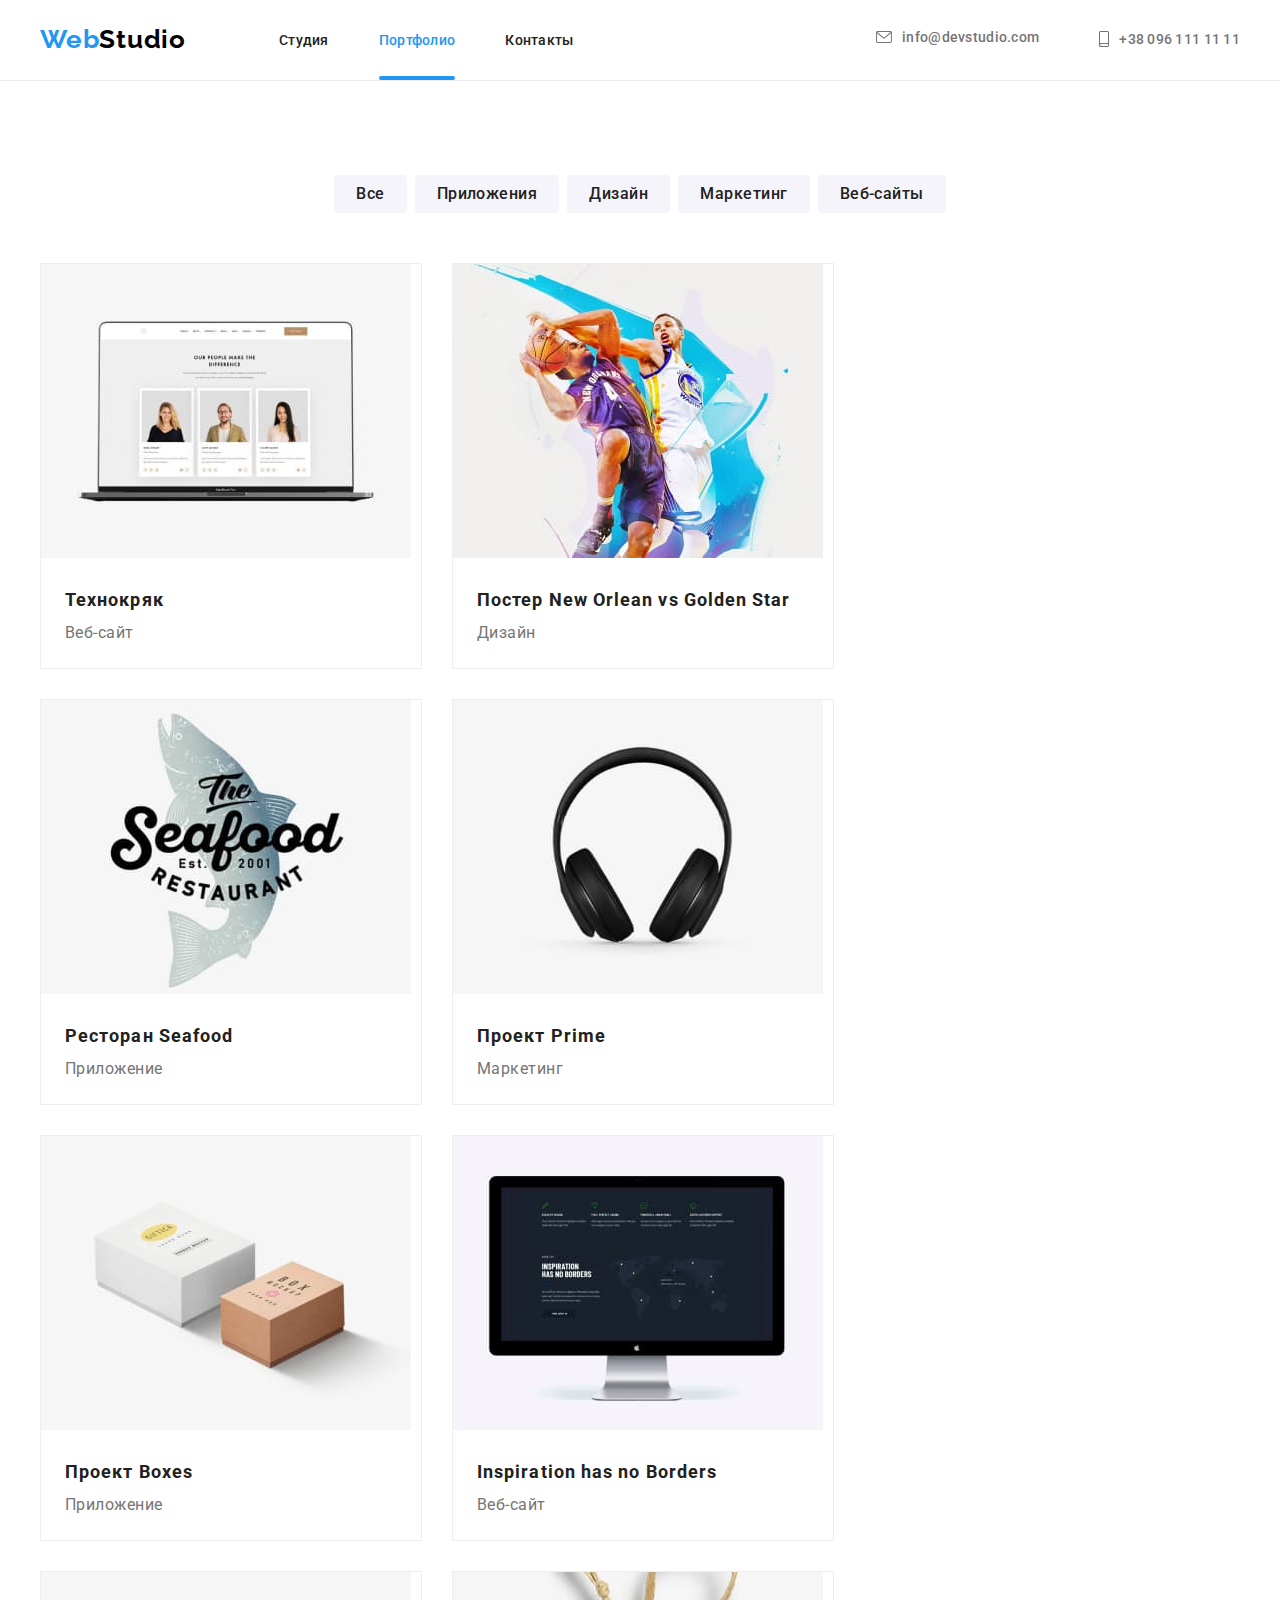
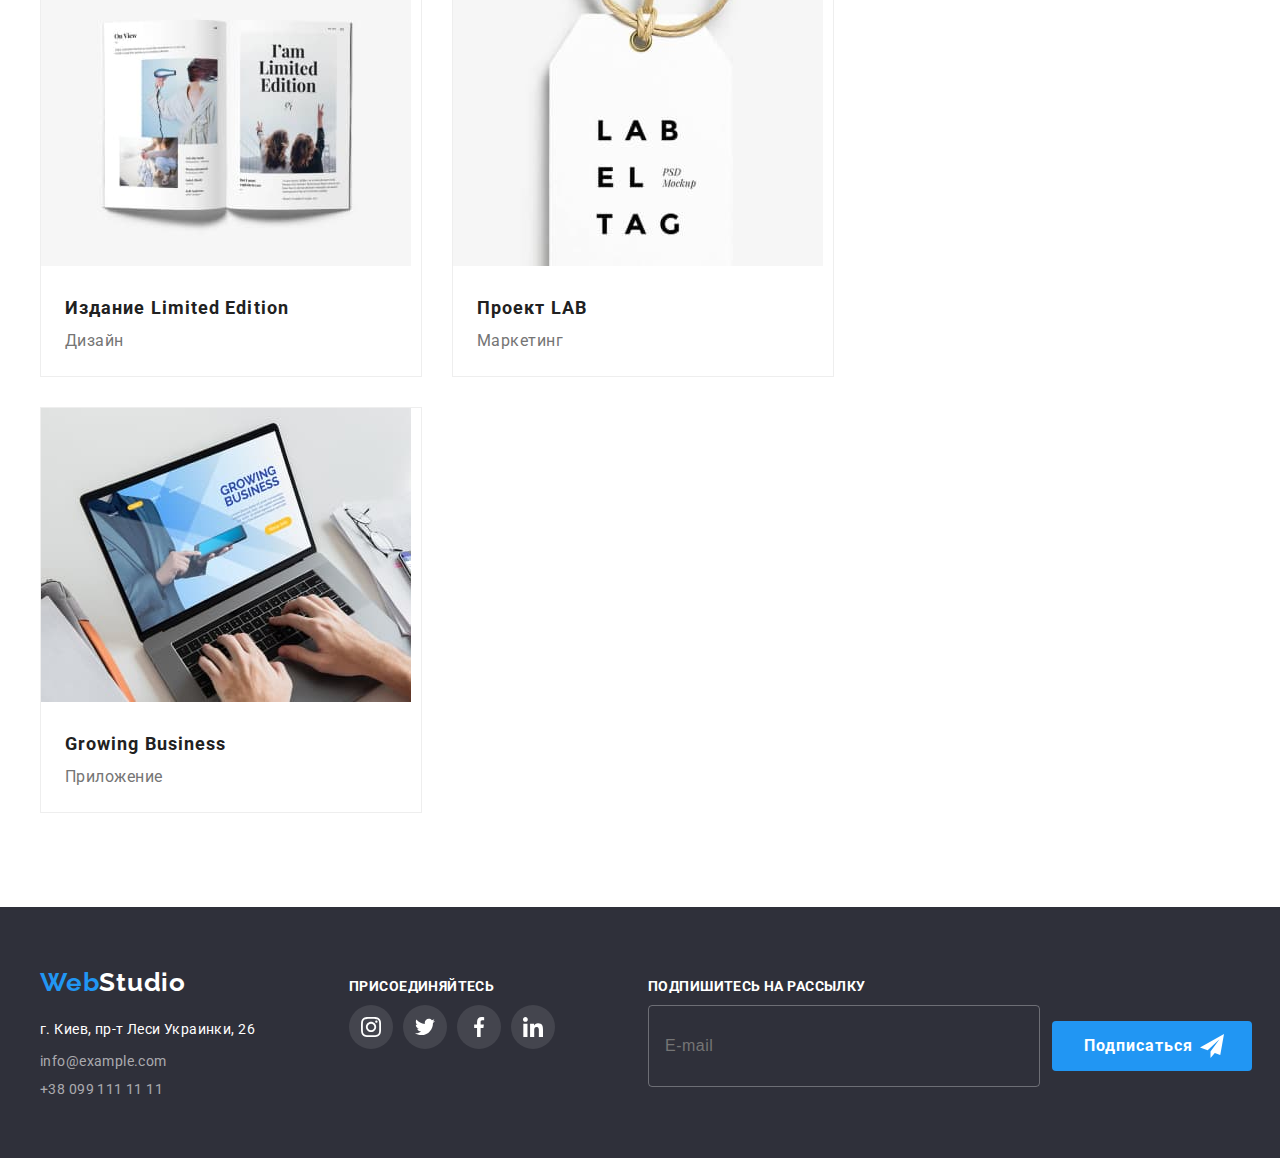
==== commit 0241358b: "Update portfolio.html" ====
--- a/portfolio.html
+++ b/portfolio.html
@@ -245,7 +245,7 @@
                 <p class="exemple-type">Маркетинг</p>
               </div>
             </li>
-            <li class="exemples-item">
+            <li class="exemples__card">
               <div class="exemples-hover-wrap">
                 <img
                   src="./images/projectsimg/businesgrow.jpg"
